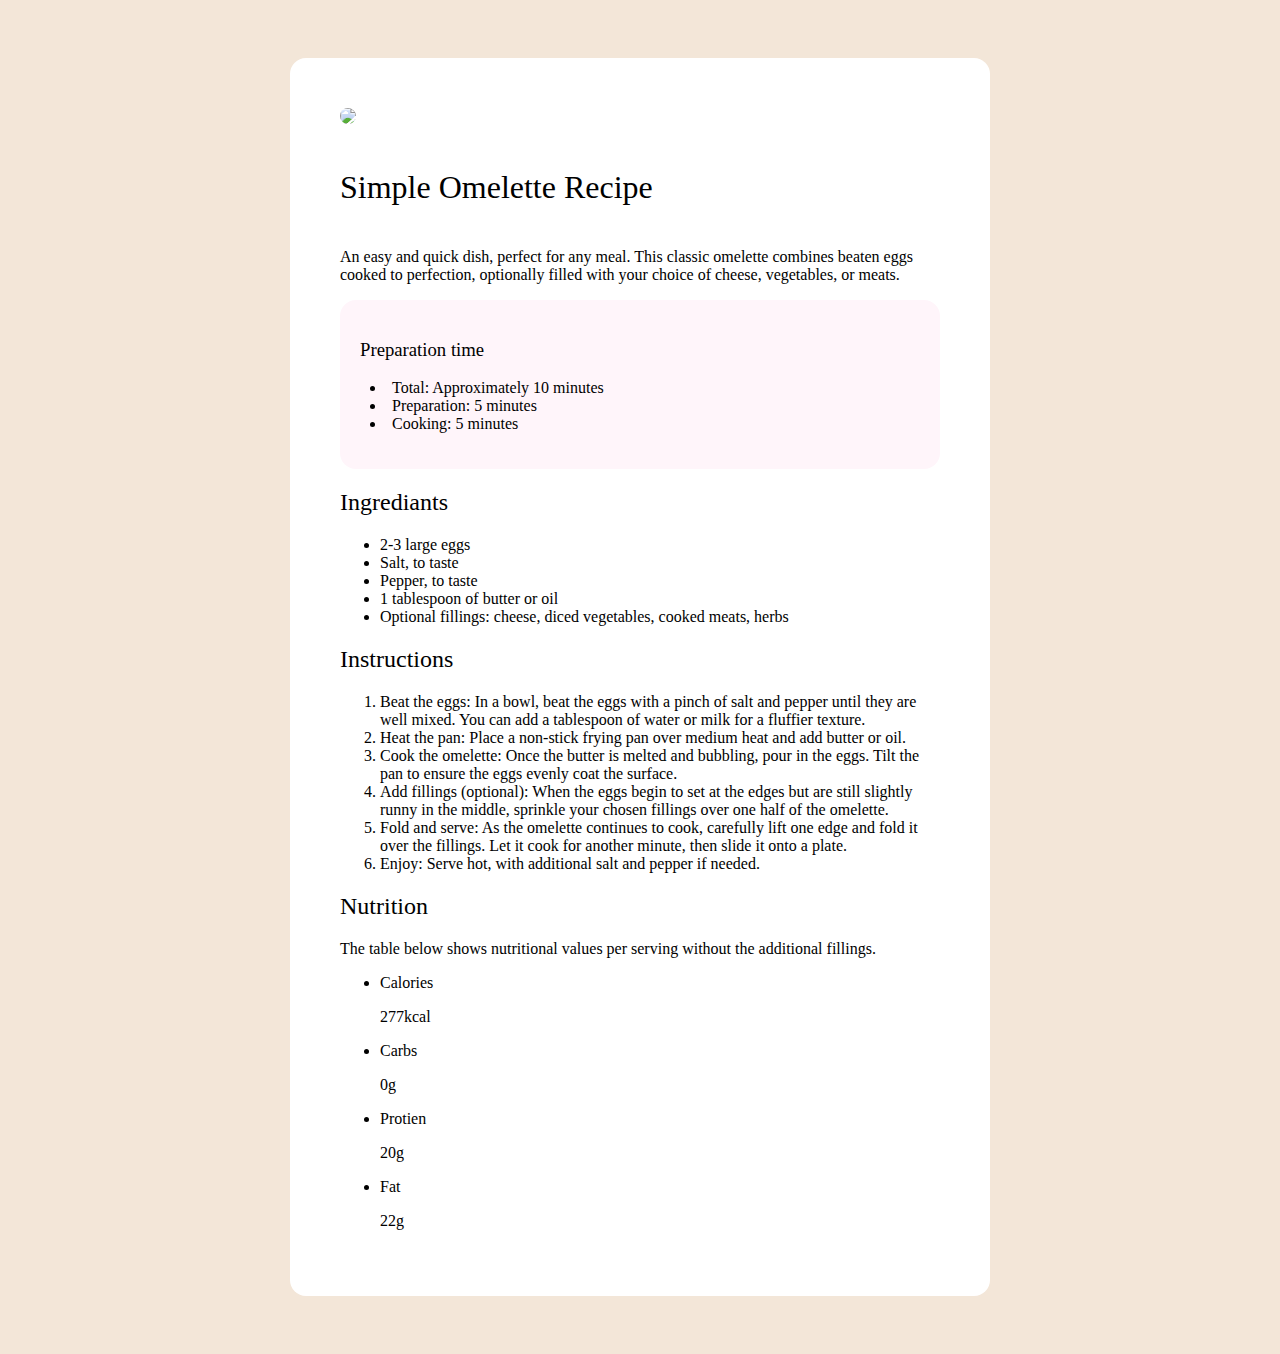
==== recipe-page-main/index.html @ 22805dc4 "start updating html and css" ====
<!DOCTYPE html>
<html lang="en">

<head>
  <meta charset="UTF-8">
  <meta name="viewport" content="width=device-width, initial-scale=1.0">
  <!-- displays site properly based on user's device -->

  <!--Custom CSS-->
  <link rel="stylesheet" href="style.css" />
  <link rel="icon" type="image/png" sizes="32x32" href="./assets/images/favicon-32x32.png">

  <title>Frontend Mentor | Recipe page</title>

</head>

<body>
  <main>
    <div class="container">
      <div class="title-content">
        <picture>
          <img src="assets/images/image-omelette.jpeg" />
        </picture>
        <h1>Simple Omelette Recipe</h1>
        <p>
          An easy and quick dish, perfect for any meal. This classic omelette combines beaten eggs cooked
          to perfection, optionally filled with your choice of cheese, vegetables, or meats.
        </p>
        <div class="preparation">
          <h3>Preparation time</h3>
          <ul class="ulist">
            <li><span>Total: </span>Approximately 10 minutes</li>
            <li><span>Preparation: </span>5 minutes</li>
            <li><span>Cooking: </span>5 minutes</li>
          </ul>

        </div>
      </div>
      <div>
        <h2>Ingrediants</h2>
        <ul>
          <li>2-3 large eggs</li>
          <li>Salt, to taste</li>
          <li>Pepper, to taste</li>
          <li>1 tablespoon of butter or oil</li>
          <li>Optional fillings: cheese, diced vegetables, cooked meats, herbs</li>
        </ul>
      </div>
      <div>
        <h2>Instructions</h2>
        <ol>
          <li>
            <span>Beat the eggs: </span>
            In a bowl, beat the eggs with a pinch of salt and pepper until they are well
            mixed. You can add a tablespoon of water or milk for a fluffier texture.
          </li>
          <li>
            <span>Heat the pan: </span>
            Place a non-stick frying pan over medium heat and add butter or oil.
          </li>
          <li>
            <span>Cook the omelette: </span>
            Once the butter is melted and bubbling, pour in the eggs. Tilt the pan to
            ensure the eggs evenly coat the surface.
          </li>
          <li>
            <span>Add fillings (optional): </span>
            When the eggs begin to set at the edges but are still slightly runny
            in the middle, sprinkle your chosen fillings over one half of the omelette.
          </li>
          <li>
            <span>Fold and serve: </span>As the omelette continues to cook, carefully lift one edge and fold it over
            the
            fillings. Let it cook for another minute, then slide it onto a plate.
          </li>
          <li>
            <span>Enjoy: </span>
            Serve hot, with additional salt and pepper if needed.
          </li>
        </ol>
      </div>
      <div>
        <h2>Nutrition</h2>
        <p>
          The table below shows nutritional values per serving without the additional fillings.
        </p>
        <ul>
          <li>
            <p>Calories</p>
            <p>277kcal</p>
          </li>
          <li>
            <p>Carbs</p>
            <p>0g</p>
          </li>
          <li>
            <p>Protien</p>
            <p>20g</p>
          </li>
          <li>
            <p>Fat</p>
            <p>22g</p>
          </li>

        </ul>
      </div>
    </div>
  </main>
</body>

</html>
---- recipe-page-main/style.css ----
@font-face {
  font-family: Young-serif;
  src: url("assets/fonts/young-serif/YoungSerif-Regular.ttf");
}
@font-face {
  font-family: Outfit;
  src: url(assets/fonts/outfit/Outfit-VariableFont_wght.ttf);
}

:root {
  --White: hsl(0, 0%, 100%);

  --Stone-100: hsl(30, 54%, 90%);
  --Stone-150: hsl(30, 18%, 87%);
  --Stone-600: hsl(30, 10%, 34%);
  --Stone-900: hsl(24, 5%, 18%);

  --Brown-800: hsl(14, 45%, 36%);

  --Rose-800: hsl(332, 51%, 32%);
  --Rose-50: hsl(330, 100%, 98%);
}

* {
  font-family: Outfit;
  font-weight: 400;
}

body {
  background: var(--Stone-100);
  display: flex;
  justify-content: center;
}

img {
  max-width: 100%;
  border-radius: 1em;
}
.container {
  max-width: 600px;
  padding: 50px;
  margin: 50px;
  border-radius: 1em;
  background: var(--White);
}

h1 {
  padding: 20px 0px;
  font-family: Young-serif;
  font-weight: 400;
}

.preparation {
  background: var(--Rose-50);
  border-radius: 1rem;
  padding: 20px;
}

.ulist {
  padding-left: 10px;
  list-style-position: inside;
}
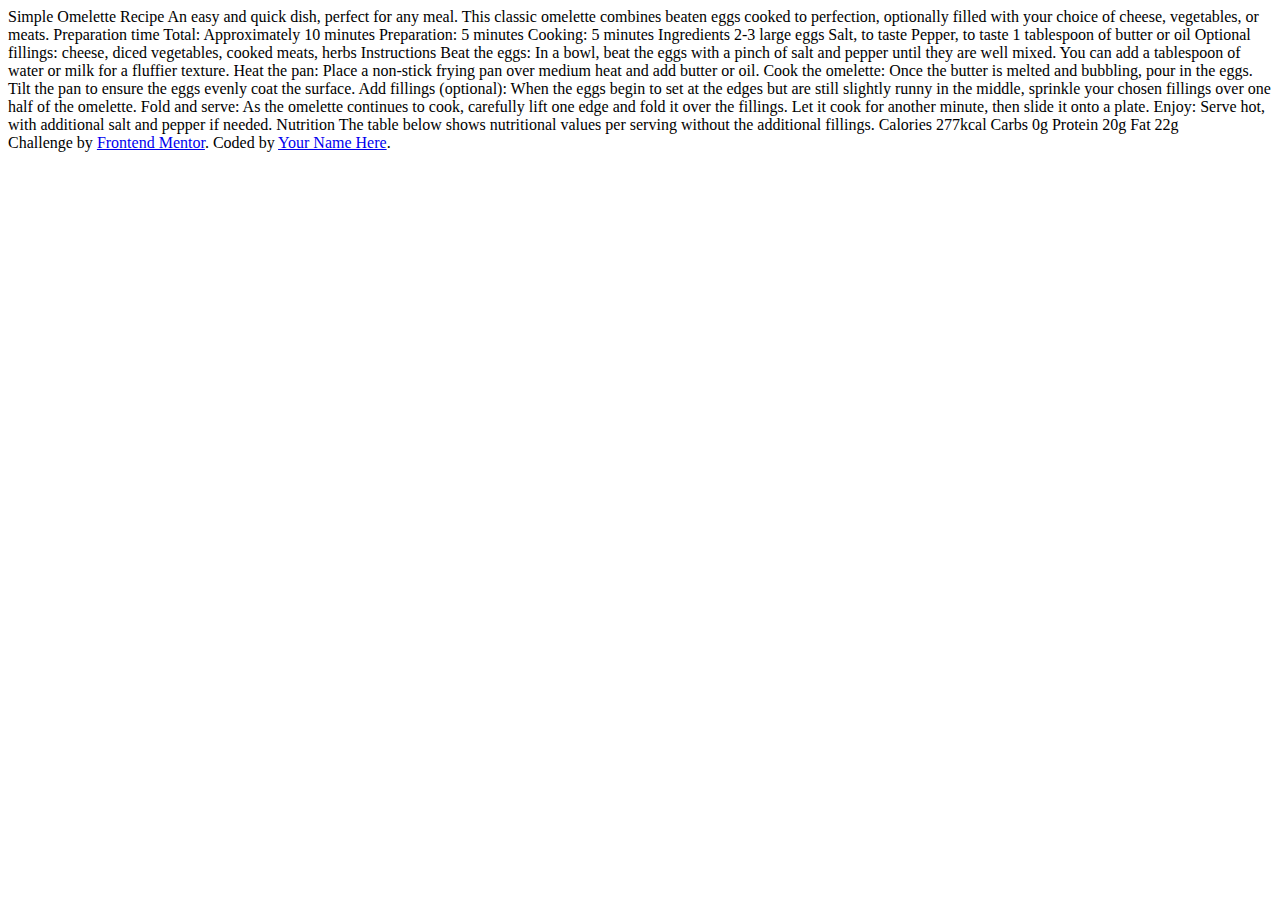
==== commit 11a44f0f: "first commit" ====
--- a/recipe-page-main/index.html
+++ b/recipe-page-main/index.html
@@ -6,8 +6,6 @@
   <meta name="viewport" content="width=device-width, initial-scale=1.0">
   <!-- displays site properly based on user's device -->
 
-  <!--Custom CSS-->
-  <link rel="stylesheet" href="style.css" />
   <link rel="icon" type="image/png" sizes="32x32" href="./assets/images/favicon-32x32.png">
 
   <title>Frontend Mentor | Recipe page</title>
@@ -15,97 +13,64 @@
 </head>
 
 <body>
-  <main>
-    <div class="container">
-      <div class="title-content">
-        <picture>
-          <img src="assets/images/image-omelette.jpeg" />
-        </picture>
-        <h1>Simple Omelette Recipe</h1>
-        <p>
-          An easy and quick dish, perfect for any meal. This classic omelette combines beaten eggs cooked
-          to perfection, optionally filled with your choice of cheese, vegetables, or meats.
-        </p>
-        <div class="preparation">
-          <h3>Preparation time</h3>
-          <ul class="ulist">
-            <li><span>Total: </span>Approximately 10 minutes</li>
-            <li><span>Preparation: </span>5 minutes</li>
-            <li><span>Cooking: </span>5 minutes</li>
-          </ul>
 
-        </div>
-      </div>
-      <div>
-        <h2>Ingrediants</h2>
-        <ul>
-          <li>2-3 large eggs</li>
-          <li>Salt, to taste</li>
-          <li>Pepper, to taste</li>
-          <li>1 tablespoon of butter or oil</li>
-          <li>Optional fillings: cheese, diced vegetables, cooked meats, herbs</li>
-        </ul>
-      </div>
-      <div>
-        <h2>Instructions</h2>
-        <ol>
-          <li>
-            <span>Beat the eggs: </span>
-            In a bowl, beat the eggs with a pinch of salt and pepper until they are well
-            mixed. You can add a tablespoon of water or milk for a fluffier texture.
-          </li>
-          <li>
-            <span>Heat the pan: </span>
-            Place a non-stick frying pan over medium heat and add butter or oil.
-          </li>
-          <li>
-            <span>Cook the omelette: </span>
-            Once the butter is melted and bubbling, pour in the eggs. Tilt the pan to
-            ensure the eggs evenly coat the surface.
-          </li>
-          <li>
-            <span>Add fillings (optional): </span>
-            When the eggs begin to set at the edges but are still slightly runny
-            in the middle, sprinkle your chosen fillings over one half of the omelette.
-          </li>
-          <li>
-            <span>Fold and serve: </span>As the omelette continues to cook, carefully lift one edge and fold it over
-            the
-            fillings. Let it cook for another minute, then slide it onto a plate.
-          </li>
-          <li>
-            <span>Enjoy: </span>
-            Serve hot, with additional salt and pepper if needed.
-          </li>
-        </ol>
-      </div>
-      <div>
-        <h2>Nutrition</h2>
-        <p>
-          The table below shows nutritional values per serving without the additional fillings.
-        </p>
-        <ul>
-          <li>
-            <p>Calories</p>
-            <p>277kcal</p>
-          </li>
-          <li>
-            <p>Carbs</p>
-            <p>0g</p>
-          </li>
-          <li>
-            <p>Protien</p>
-            <p>20g</p>
-          </li>
-          <li>
-            <p>Fat</p>
-            <p>22g</p>
-          </li>
+  Simple Omelette Recipe
 
-        </ul>
-      </div>
-    </div>
-  </main>
+  An easy and quick dish, perfect for any meal. This classic omelette combines beaten eggs cooked
+  to perfection, optionally filled with your choice of cheese, vegetables, or meats.
+
+  Preparation time
+
+  Total: Approximately 10 minutes
+  Preparation: 5 minutes
+  Cooking: 5 minutes
+
+  Ingredients
+
+  2-3 large eggs
+  Salt, to taste
+  Pepper, to taste
+  1 tablespoon of butter or oil
+  Optional fillings: cheese, diced vegetables, cooked meats, herbs
+
+  Instructions
+
+  Beat the eggs: In a bowl, beat the eggs with a pinch of salt and pepper until they are well mixed.
+  You can add a tablespoon of water or milk for a fluffier texture.
+
+  Heat the pan: Place a non-stick frying pan over medium heat and add butter or oil.
+
+  Cook the omelette: Once the butter is melted and bubbling, pour in the eggs. Tilt the pan to ensure
+  the eggs evenly coat the surface.
+
+  Add fillings (optional): When the eggs begin to set at the edges but are still slightly runny in the
+  middle, sprinkle your chosen fillings over one half of the omelette.
+
+  Fold and serve: As the omelette continues to cook, carefully lift one edge and fold it over the
+  fillings. Let it cook for another minute, then slide it onto a plate.
+
+  Enjoy: Serve hot, with additional salt and pepper if needed.
+
+  Nutrition
+
+  The table below shows nutritional values per serving without the additional fillings.
+
+  Calories
+  277kcal
+
+  Carbs
+  0g
+
+  Protein
+  20g
+
+  Fat
+  22g
+
+  <div class="attribution">
+    Challenge by <a href="https://www.frontendmentor.io?ref=challenge" target="_blank">Frontend Mentor</a>.
+    Coded by <a href="#">Your Name Here</a>.
+  </div>
 </body>
 
 </html>